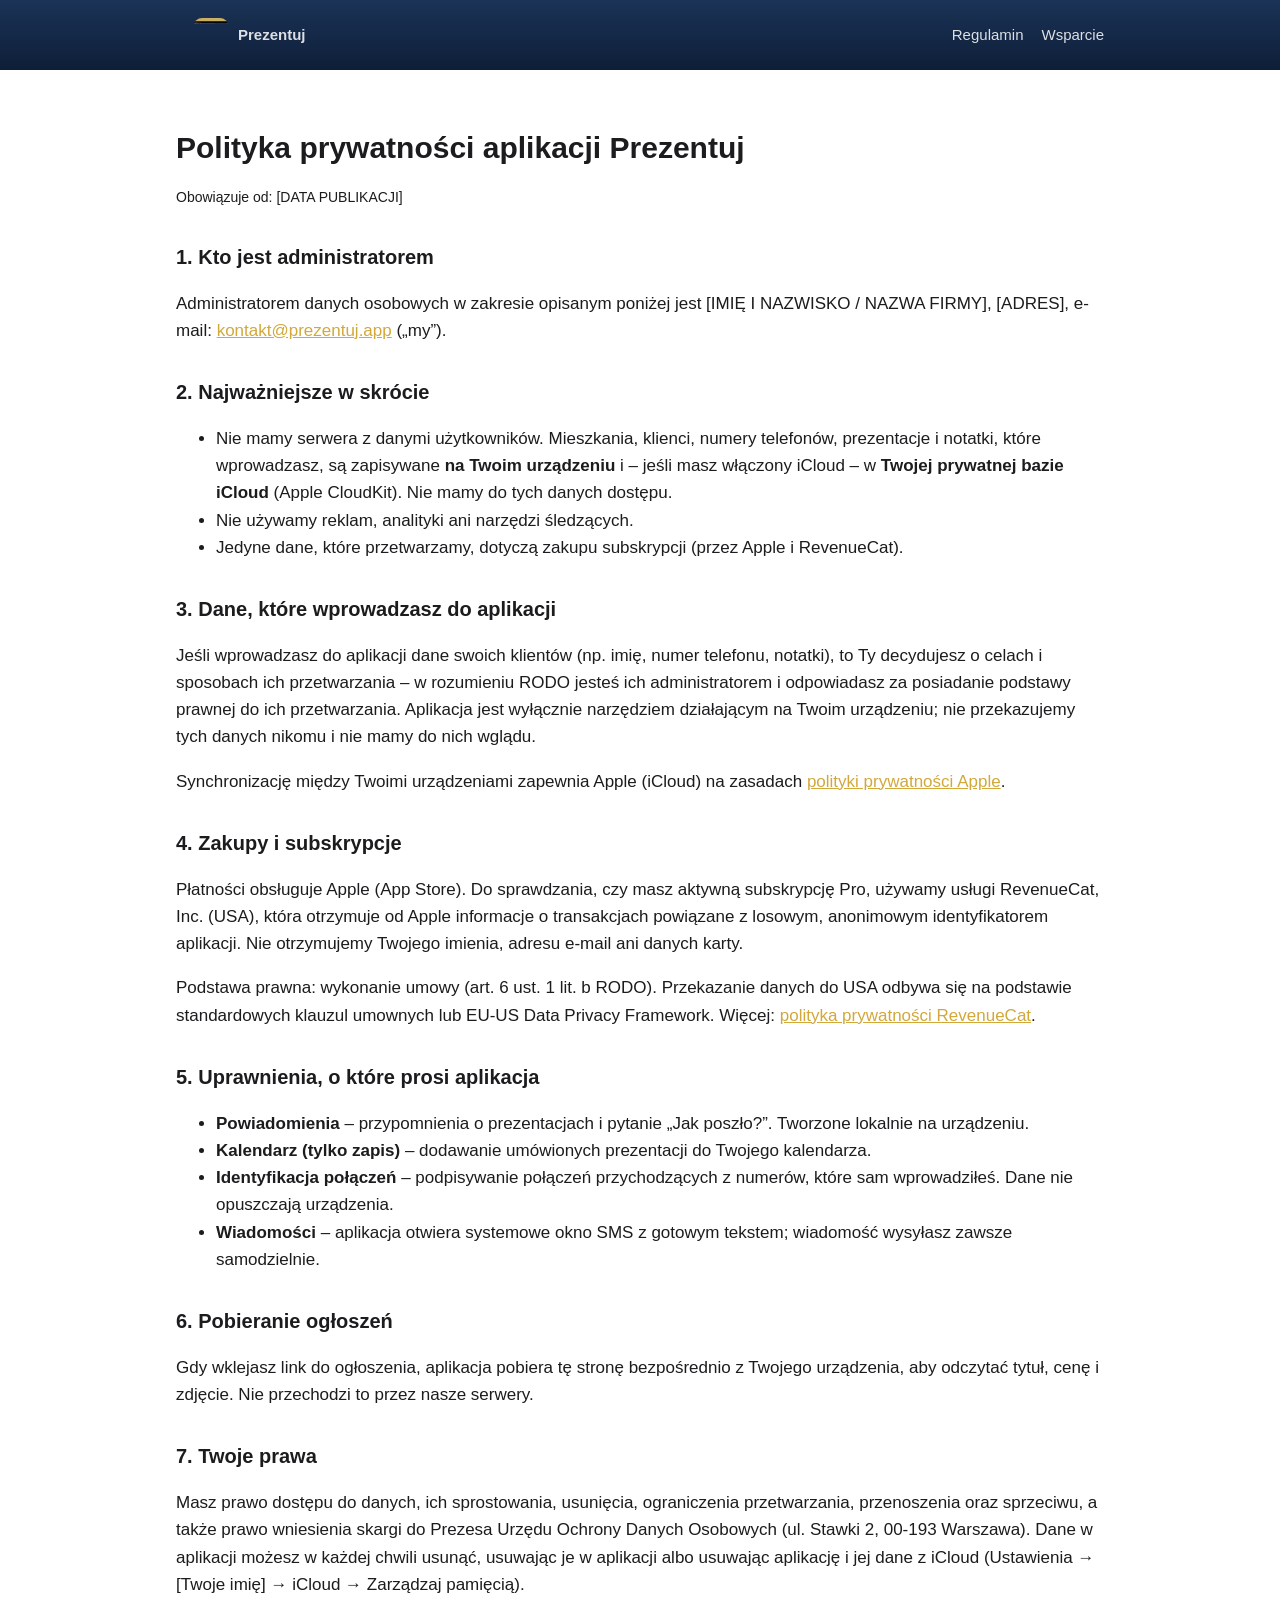
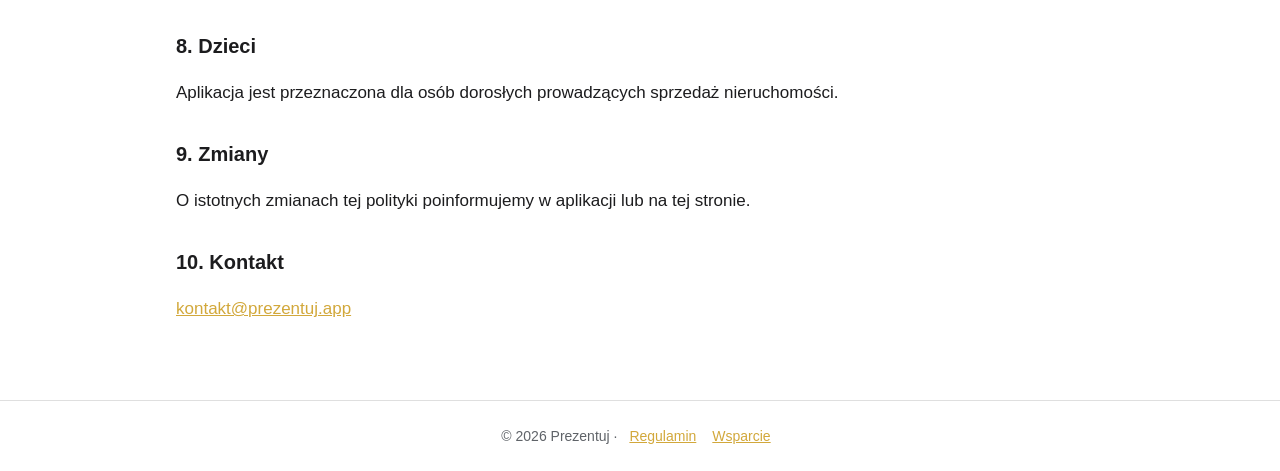
==== prywatnosc.html @ 9839116f "Add files via upload" ====
<!DOCTYPE html>
<html lang="pl"><head><meta charset="utf-8"><meta name="viewport" content="width=device-width,initial-scale=1">
<title>Polityka prywatności – Prezentuj</title><link rel="stylesheet" href="style.css"><link rel="icon" href="icon.png"></head><body>
<header><div class="nav"><a class="logo" href="./"><img src="icon.png" alt="">Prezentuj</a><div><a href="regulamin">Regulamin</a><a href="wsparcie">Wsparcie</a></div></div></header>
<main class="doc">
<h1>Polityka prywatności aplikacji Prezentuj</h1>
<p class="muted">Obowiązuje od: [DATA PUBLIKACJI]</p>

<h2>1. Kto jest administratorem</h2>
<p>Administratorem danych osobowych w zakresie opisanym poniżej jest [IMIĘ I NAZWISKO / NAZWA FIRMY], [ADRES], e-mail: <a href="mailto:kontakt@prezentuj.app">kontakt@prezentuj.app</a> („my”).</p>

<h2>2. Najważniejsze w skrócie</h2>
<ul>
<li>Nie mamy serwera z danymi użytkowników. Mieszkania, klienci, numery telefonów, prezentacje i notatki, które wprowadzasz, są zapisywane <b>na Twoim urządzeniu</b> i – jeśli masz włączony iCloud – w <b>Twojej prywatnej bazie iCloud</b> (Apple CloudKit). Nie mamy do tych danych dostępu.</li>
<li>Nie używamy reklam, analityki ani narzędzi śledzących.</li>
<li>Jedyne dane, które przetwarzamy, dotyczą zakupu subskrypcji (przez Apple i RevenueCat).</li>
</ul>

<h2>3. Dane, które wprowadzasz do aplikacji</h2>
<p>Jeśli wprowadzasz do aplikacji dane swoich klientów (np. imię, numer telefonu, notatki), to Ty decydujesz o celach i sposobach ich przetwarzania – w rozumieniu RODO jesteś ich administratorem i odpowiadasz za posiadanie podstawy prawnej do ich przetwarzania. Aplikacja jest wyłącznie narzędziem działającym na Twoim urządzeniu; nie przekazujemy tych danych nikomu i nie mamy do nich wglądu.</p>
<p>Synchronizację między Twoimi urządzeniami zapewnia Apple (iCloud) na zasadach <a href="https://www.apple.com/legal/privacy/pl/">polityki prywatności Apple</a>.</p>

<h2>4. Zakupy i subskrypcje</h2>
<p>Płatności obsługuje Apple (App Store). Do sprawdzania, czy masz aktywną subskrypcję Pro, używamy usługi RevenueCat, Inc. (USA), która otrzymuje od Apple informacje o transakcjach powiązane z losowym, anonimowym identyfikatorem aplikacji. Nie otrzymujemy Twojego imienia, adresu e-mail ani danych karty.</p>
<p>Podstawa prawna: wykonanie umowy (art. 6 ust. 1 lit. b RODO). Przekazanie danych do USA odbywa się na podstawie standardowych klauzul umownych lub EU-US Data Privacy Framework. Więcej: <a href="https://www.revenuecat.com/privacy">polityka prywatności RevenueCat</a>.</p>

<h2>5. Uprawnienia, o które prosi aplikacja</h2>
<ul>
<li><b>Powiadomienia</b> – przypomnienia o prezentacjach i pytanie „Jak poszło?”. Tworzone lokalnie na urządzeniu.</li>
<li><b>Kalendarz (tylko zapis)</b> – dodawanie umówionych prezentacji do Twojego kalendarza.</li>
<li><b>Identyfikacja połączeń</b> – podpisywanie połączeń przychodzących z numerów, które sam wprowadziłeś. Dane nie opuszczają urządzenia.</li>
<li><b>Wiadomości</b> – aplikacja otwiera systemowe okno SMS z gotowym tekstem; wiadomość wysyłasz zawsze samodzielnie.</li>
</ul>

<h2>6. Pobieranie ogłoszeń</h2>
<p>Gdy wklejasz link do ogłoszenia, aplikacja pobiera tę stronę bezpośrednio z Twojego urządzenia, aby odczytać tytuł, cenę i zdjęcie. Nie przechodzi to przez nasze serwery.</p>

<h2>7. Twoje prawa</h2>
<p>Masz prawo dostępu do danych, ich sprostowania, usunięcia, ograniczenia przetwarzania, przenoszenia oraz sprzeciwu, a także prawo wniesienia skargi do Prezesa Urzędu Ochrony Danych Osobowych (ul. Stawki 2, 00-193 Warszawa). Dane w aplikacji możesz w każdej chwili usunąć, usuwając je w aplikacji albo usuwając aplikację i jej dane z iCloud (Ustawienia → [Twoje imię] → iCloud → Zarządzaj pamięcią).</p>

<h2>8. Dzieci</h2>
<p>Aplikacja jest przeznaczona dla osób dorosłych prowadzących sprzedaż nieruchomości.</p>

<h2>9. Zmiany</h2>
<p>O istotnych zmianach tej polityki poinformujemy w aplikacji lub na tej stronie.</p>

<h2>10. Kontakt</h2>
<p><a href="mailto:kontakt@prezentuj.app">kontakt@prezentuj.app</a></p>
</main>
<footer>© 2026 Prezentuj · <a href="regulamin">Regulamin</a><a href="wsparcie">Wsparcie</a></footer>
</body></html>
---- style.css ----
:root{--navy:#1B3357;--navy2:#0E1E38;--gold:#D2A83B;--ink:#1c1c1e;--sec:#5f6368;--bg:#fff;--soft:#f5f6f8}
@media (prefers-color-scheme:dark){:root{--ink:#f2f2f2;--sec:#a0a4ab;--bg:#101318;--soft:#1a1f27}}
*{box-sizing:border-box}html{-webkit-text-size-adjust:100%}
body{margin:0;font:17px/1.6 -apple-system,BlinkMacSystemFont,"Segoe UI",Roboto,Helvetica,Arial,sans-serif;color:var(--ink);background:var(--bg)}
a{color:var(--gold)}
header{background:linear-gradient(180deg,var(--navy),var(--navy2));color:#fff}
.nav{max-width:960px;margin:0 auto;padding:18px 16px;display:flex;justify-content:space-between;align-items:center}
.nav a{color:#fff;text-decoration:none;margin-left:18px;font-size:15px;opacity:.85}
.logo{font-weight:700;font-size:20px;display:flex;align-items:center;gap:10px;color:#fff;text-decoration:none}
.logo img{width:34px;height:34px;border-radius:8px}
.hero{max-width:960px;margin:0 auto;padding:48px 16px 64px}
.hero h1{font-size:clamp(30px,6vw,48px);line-height:1.15;margin:0 0 14px}
.hero h1 span{color:var(--gold)}
.hero p{font-size:19px;opacity:.85;max-width:620px}
.btn{display:inline-block;background:var(--gold);color:#111;font-weight:700;padding:13px 22px;border-radius:12px;text-decoration:none;margin-top:14px}
main{max-width:960px;margin:0 auto;padding:40px 16px 60px}
.grid{display:grid;grid-template-columns:repeat(auto-fit,minmax(240px,1fr));gap:16px}
.card{background:var(--soft);border-radius:16px;padding:20px}
.card h3{margin:0 0 6px;font-size:18px}.card p{margin:0;color:var(--sec);font-size:15px}
.price{display:flex;gap:16px;flex-wrap:wrap;margin-top:10px}
.price .card{flex:1;min-width:220px}
.price b{font-size:28px;color:var(--navy)}@media (prefers-color-scheme:dark){.price b{color:var(--gold)}}
.doc h1{font-size:30px;line-height:1.2}.doc h2{font-size:20px;margin-top:32px}.doc p,.doc li{color:var(--ink)}
.muted{color:var(--sec);font-size:14px}
footer{border-top:1px solid rgba(128,128,128,.25);padding:24px 16px;text-align:center;font-size:14px;color:var(--sec)}
footer a{margin:0 8px}
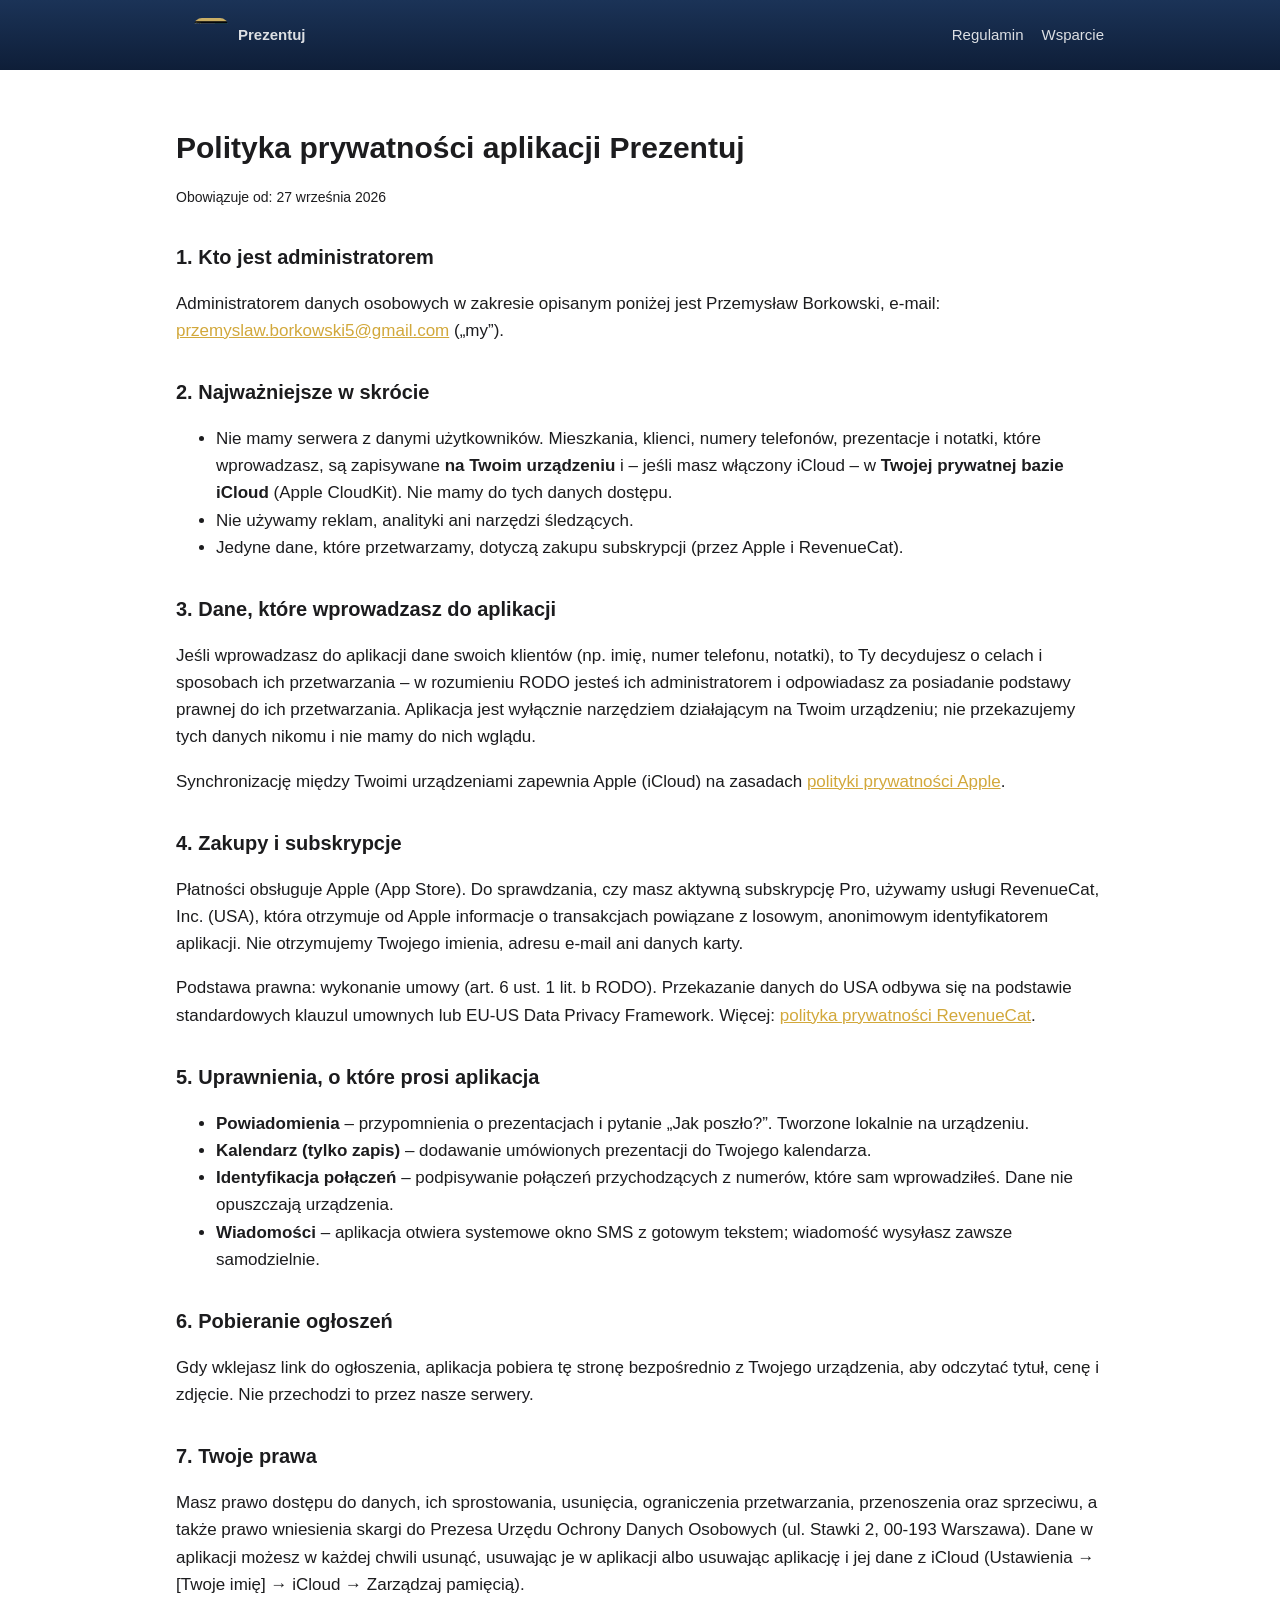
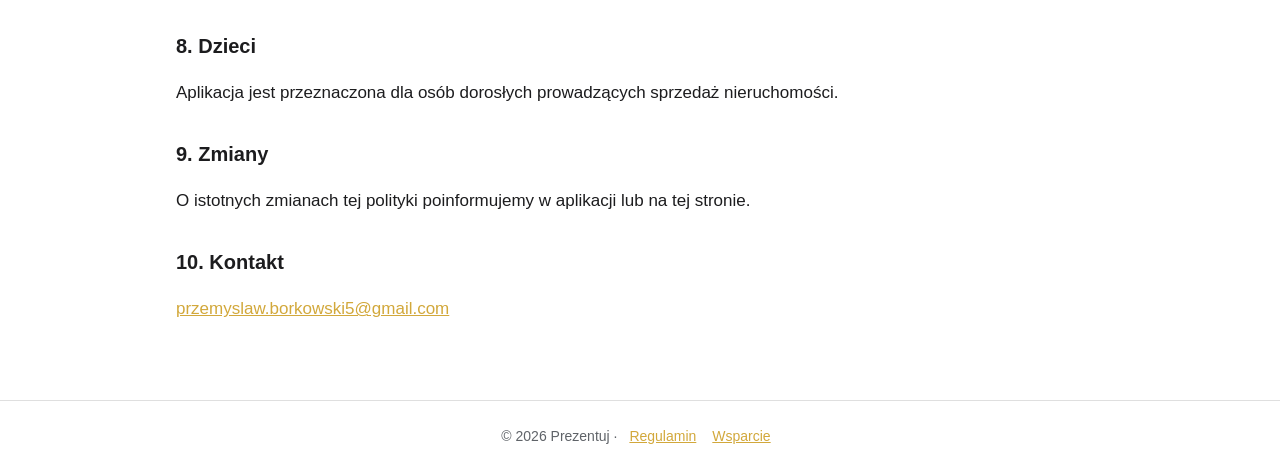
==== commit 13fd3b76: "Kontakt: Gmail, dane administratora" ====
--- a/prywatnosc.html
+++ b/prywatnosc.html
@@ -4,10 +4,10 @@
 <header><div class="nav"><a class="logo" href="./"><img src="icon.png" alt="">Prezentuj</a><div><a href="regulamin">Regulamin</a><a href="wsparcie">Wsparcie</a></div></div></header>
 <main class="doc">
 <h1>Polityka prywatności aplikacji Prezentuj</h1>
-<p class="muted">Obowiązuje od: [DATA PUBLIKACJI]</p>
+<p class="muted">Obowiązuje od: 27 września 2026</p>
 
 <h2>1. Kto jest administratorem</h2>
-<p>Administratorem danych osobowych w zakresie opisanym poniżej jest [IMIĘ I NAZWISKO / NAZWA FIRMY], [ADRES], e-mail: <a href="mailto:kontakt@prezentuj.app">kontakt@prezentuj.app</a> („my”).</p>
+<p>Administratorem danych osobowych w zakresie opisanym poniżej jest Przemysław Borkowski, e-mail: <a href="mailto:przemyslaw.borkowski5@gmail.com">przemyslaw.borkowski5@gmail.com</a> („my”).</p>
 
 <h2>2. Najważniejsze w skrócie</h2>
 <ul>
@@ -45,7 +45,7 @@
 <p>O istotnych zmianach tej polityki poinformujemy w aplikacji lub na tej stronie.</p>
 
 <h2>10. Kontakt</h2>
-<p><a href="mailto:kontakt@prezentuj.app">kontakt@prezentuj.app</a></p>
+<p><a href="mailto:przemyslaw.borkowski5@gmail.com">przemyslaw.borkowski5@gmail.com</a></p>
 </main>
 <footer>© 2026 Prezentuj · <a href="regulamin">Regulamin</a><a href="wsparcie">Wsparcie</a></footer>
 </body></html>
